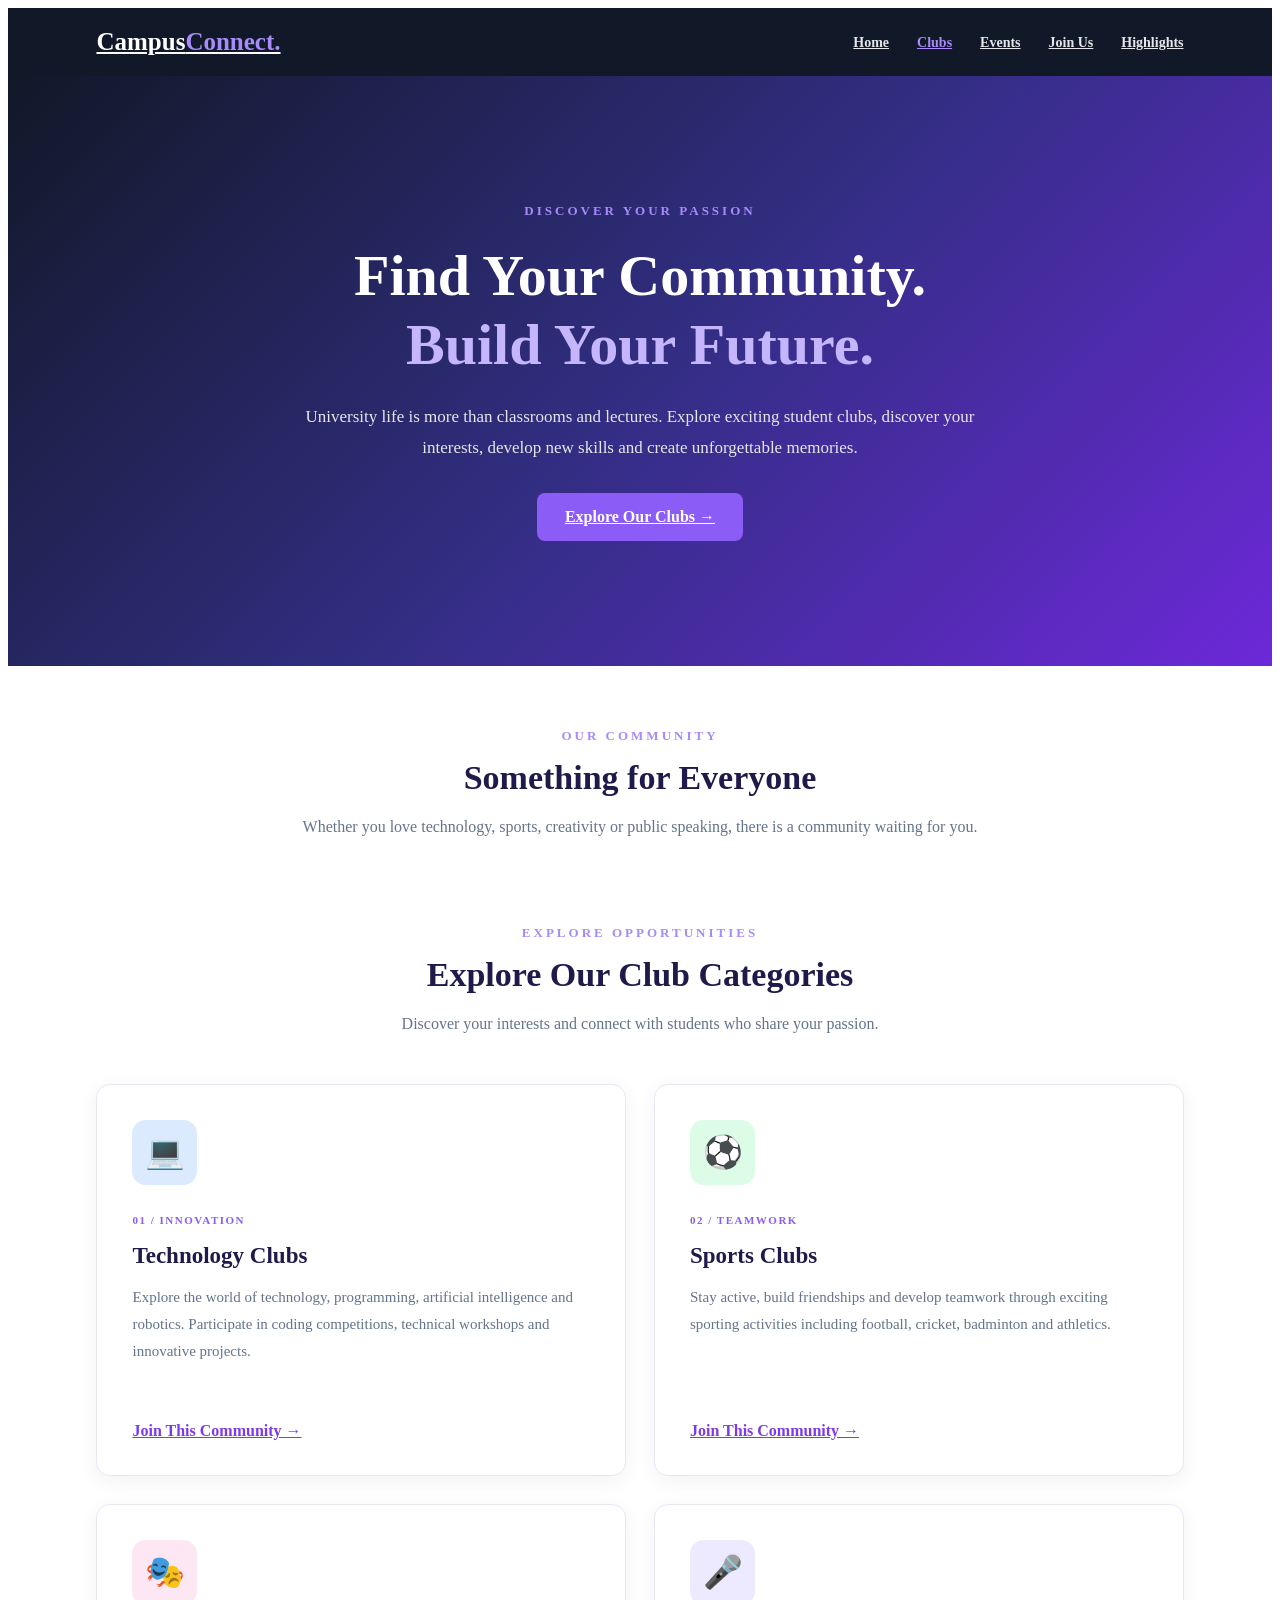
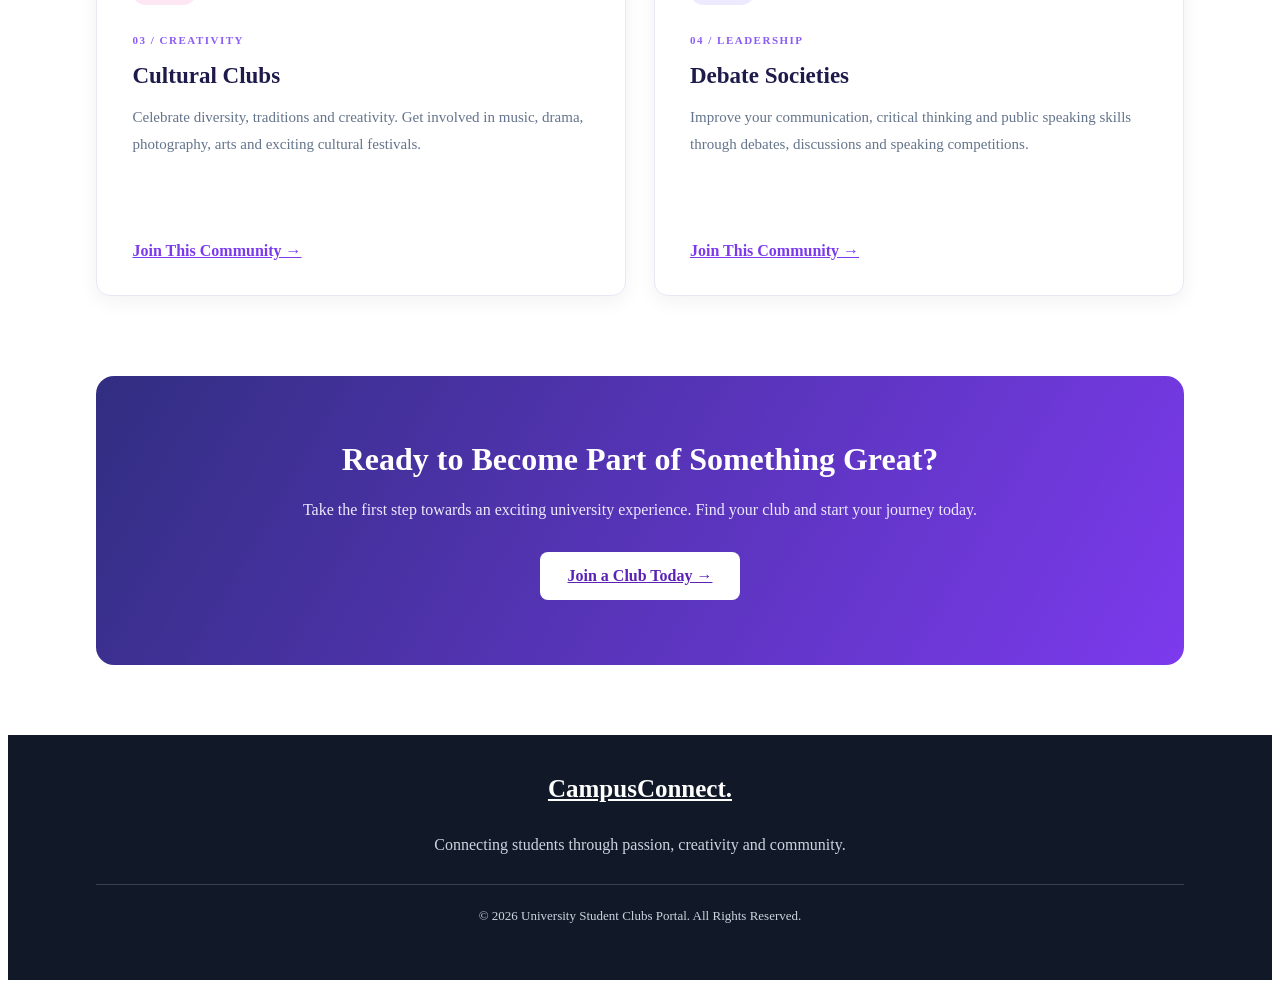
==== src/clubs.html @ b16d8735 "Implement responsive clubs page" ====
<!DOCTYPE html>
<html lang="en">

<head>
    <meta charset="UTF-8">
    <meta name="viewport" content="width=device-width, initial-scale=1.0">

    <meta name="description"
        content="Explore university student clubs including technology, sports, cultural and debate societies.">

    <title>Explore Clubs | University Student Clubs Portal</title>

    <link rel="stylesheet" href="../styles/style.css">
</head>

<body class="clgit branch -aubs-page">

    <!-- ================= HEADER ================= -->

    <header class="clubs-header">

        <nav class="clubs-navbar" aria-label="Main navigation">

            <a href="index.html" class="clubs-logo">
                Campus<span>Connect.</span>
            </a>

            <ul class="clubs-nav-links">
                <li><a href="index.html">Home</a></li>
                <li>
                    <a href="clubs.html" class="active"
                        aria-current="page">Clubs</a>
                </li>
                <li><a href="events.html">Events</a></li>
                <li><a href="join.html">Join Us</a></li>
                <li><a href="highlights.html">Highlights</a></li>
            </ul>

        </nav>

    </header>


    <!-- ================= HERO SECTION ================= -->

    <main>

        <section class="clubs-hero">

            <div class="clubs-hero-content">

                <span class="clubs-tagline">
                    DISCOVER YOUR PASSION
                </span>

                <h1>
                    Find Your Community.
                    <span>Build Your Future.</span>
                </h1>

                <p>
                    University life is more than classrooms and
                    lectures. Explore exciting student clubs,
                    discover your interests, develop new skills
                    and create unforgettable memories.
                </p>

                <a href="#club-categories"
                    class="clubs-primary-btn">
                    Explore Our Clubs →
                </a>

            </div>

        </section>


        <!-- ================= INTRODUCTION ================= -->

        <section class="clubs-intro">

            <div class="clubs-section-heading">

                <span class="clubs-small-heading">
                    OUR COMMUNITY
                </span>

                <h2>
                    Something for Everyone
                </h2>

                <p>
                    Whether you love technology, sports,
                    creativity or public speaking, there is
                    a community waiting for you.
                </p>

            </div>

        </section>


        <!-- ================= CLUB CATEGORIES ================= -->

        <section class="clubs-categories"
            id="club-categories">

            <div class="clubs-section-heading">

                <span class="clubs-small-heading">
                    EXPLORE OPPORTUNITIES
                </span>

                <h2>Explore Our Club Categories</h2>

                <p>
                    Discover your interests and connect
                    with students who share your passion.
                </p>

            </div>


            <div class="clubs-grid">


                <!-- TECHNOLOGY CLUB -->

                <article class="clubs-card">

                    <div class="clubs-card-icon tech-icon"
                        aria-hidden="true">
                        💻
                    </div>

                    <span class="clubs-card-number">
                        01 / INNOVATION
                    </span>

                    <h3>Technology Clubs</h3>

                    <p>
                        Explore the world of technology,
                        programming, artificial intelligence
                        and robotics. Participate in coding
                        competitions, technical workshops
                        and innovative projects.
                    </p>

                    <a href="join.html"
                        class="clubs-card-link">
                        Join This Community →
                    </a>

                </article>


                <!-- SPORTS CLUB -->

                <article class="clubs-card">

                    <div class="clubs-card-icon sports-icon"
                        aria-hidden="true">
                        ⚽
                    </div>

                    <span class="clubs-card-number">
                        02 / TEAMWORK
                    </span>

                    <h3>Sports Clubs</h3>

                    <p>
                        Stay active, build friendships and
                        develop teamwork through exciting
                        sporting activities including football,
                        cricket, badminton and athletics.
                    </p>

                    <a href="join.html"
                        class="clubs-card-link">
                        Join This Community →
                    </a>

                </article>


                <!-- CULTURAL CLUB -->

                <article class="clubs-card">

                    <div class="clubs-card-icon cultural-icon"
                        aria-hidden="true">
                        🎭
                    </div>

                    <span class="clubs-card-number">
                        03 / CREATIVITY
                    </span>

                    <h3>Cultural Clubs</h3>

                    <p>
                        Celebrate diversity, traditions
                        and creativity. Get involved in
                        music, drama, photography, arts
                        and exciting cultural festivals.
                    </p>

                    <a href="join.html"
                        class="clubs-card-link">
                        Join This Community →
                    </a>

                </article>


                <!-- DEBATE CLUB -->

                <article class="clubs-card">

                    <div class="clubs-card-icon debate-icon"
                        aria-hidden="true">
                        🎤
                    </div>

                    <span class="clubs-card-number">
                        04 / LEADERSHIP
                    </span>

                    <h3>Debate Societies</h3>

                    <p>
                        Improve your communication,
                        critical thinking and public
                        speaking skills through debates,
                        discussions and speaking competitions.
                    </p>

                    <a href="join.html"
                        class="clubs-card-link">
                        Join This Community →
                    </a>

                </article>


            </div>

        </section>


        <!-- ================= CALL TO ACTION ================= -->

        <section class="clubs-cta">

            <div class="clubs-cta-content">

                <h2>
                    Ready to Become Part of Something Great?
                </h2>

                <p>
                    Take the first step towards an exciting
                    university experience. Find your club
                    and start your journey today.
                </p>

                <a href="join.html"
                    class="clubs-cta-btn">
                    Join a Club Today →
                </a>

            </div>

        </section>

    </main>


    <!-- ================= FOOTER ================= -->

    <footer class="clubs-footer">

        <div class="clubs-footer-content">

            <a href="index.html" class="clubs-footer-logo">
                CampusConnect.
            </a>

            <p>
                Connecting students through passion,
                creativity and community.
            </p>

            <p class="clubs-copyright">
                &copy; 2026 University Student Clubs Portal.
                All Rights Reserved.
            </p>

        </div>

    </footer>

</body>

</html>
---- styles/style.css ----
/* Shared stylesheet for University Clubs Portal */
/* =========================================
   HAFSA - UNIVERSITY CLUBS PAGE
   ========================================= */

/* General Styling */

.clubs-page {
    margin: 0;
    padding: 0;
    font-family: 'Segoe UI', Arial, sans-serif;
    background: #f8f9ff;
    color: #1e293b;
}

.clubs-page * {
    box-sizing: border-box;
}

.clubs-page a {
    text-decoration: none;
}

/* HEADER AND NAVIGATION */

.clubs-header {
    background: #111827;
    padding: 20px 7%;
}

.clubs-navbar {
    display: flex;
    justify-content: space-between;
    align-items: center;
    flex-wrap: wrap;
    gap: 20px;
}

.clubs-logo,
.clubs-footer-logo {
    font-size: 25px;
    font-weight: 800;
    color: white;
}

.clubs-logo span {
    color: #a78bfa;
}

.clubs-nav-links {
    display: flex;
    list-style: none;
    gap: 28px;
    padding: 0;
    margin: 0;
}

.clubs-nav-links a {
    color: #e5e7eb;
    font-size: 14px;
    font-weight: 600;
    transition: color 0.3s;
}

.clubs-nav-links a:hover,
.clubs-nav-links a.active {
    color: #a78bfa;
}

/* HERO SECTION */

.clubs-hero {
    min-height: 430px;
    display: flex;
    align-items: center;
    justify-content: center;
    text-align: center;
    padding: 80px 7%;
    background: linear-gradient(135deg, #111827, #312e81, #6d28d9);
    color: white;
}

.clubs-hero-content {
    max-width: 850px;
}

.clubs-tagline,
.clubs-small-heading {
    color: #a78bfa;
    font-size: 13px;
    font-weight: 800;
    letter-spacing: 3px;
}

.clubs-hero h1 {
    font-size: clamp(34px, 5vw, 58px);
    line-height: 1.2;
    margin: 22px 0;
}

.clubs-hero h1 span {
    color: #c4b5fd;
    display: block;
}

.clubs-hero p {
    max-width: 700px;
    margin: 0 auto 30px;
    color: #e5e7eb;
    font-size: 17px;
    line-height: 1.8;
}

.clubs-primary-btn,
.clubs-cta-btn {
    display: inline-block;
    padding: 15px 28px;
    background: #8b5cf6;
    color: white;
    border-radius: 8px;
    font-weight: 700;
    transition: all 0.3s ease;
}

.clubs-primary-btn:hover,
.clubs-cta-btn:hover {
    background: #7c3aed;
    transform: translateY(-3px);
}

/* INTRODUCTION AND SECTION HEADINGS */

.clubs-intro {
    padding: 60px 7% 10px;
}

.clubs-section-heading {
    text-align: center;
    max-width: 720px;
    margin: 0 auto;
}

.clubs-section-heading h2 {
    font-size: 34px;
    color: #1e1b4b;
    margin: 15px 0;
}

.clubs-section-heading p {
    color: #64748b;
    line-height: 1.8;
    font-size: 16px;
}

/* CLUB CATEGORIES */

.clubs-categories {
    padding: 55px 7% 80px;
}

.clubs-grid {
    display: grid;
    grid-template-columns: repeat(2, minmax(0, 1fr));
    gap: 28px;
    max-width: 1100px;
    margin: 45px auto 0;
}

.clubs-card {
    background: white;
    padding: 35px;
    border-radius: 14px;
    border: 1px solid #e9e7f5;
    box-shadow: 0 5px 20px rgba(30, 27, 75, 0.06);
    transition: transform 0.3s, box-shadow 0.3s;
}

.clubs-card:hover {
    transform: translateY(-8px);
    box-shadow: 0 15px 30px rgba(30, 27, 75, 0.12);
}

.clubs-card-icon {
    width: 65px;
    height: 65px;
    display: flex;
    align-items: center;
    justify-content: center;
    border-radius: 14px;
    font-size: 32px;
    margin-bottom: 25px;
}

.tech-icon {
    background: #dbeafe;
}

.sports-icon {
    background: #dcfce7;
}

.cultural-icon {
    background: #fce7f3;
}

.debate-icon {
    background: #ede9fe;
}

.clubs-card-number {
    color: #8b5cf6;
    font-size: 11px;
    font-weight: 800;
    letter-spacing: 1.5px;
}

.clubs-card h3 {
    font-size: 23px;
    color: #1e1b4b;
    margin: 15px 0;
}

.clubs-card p {
    color: #64748b;
    font-size: 15px;
    line-height: 1.8;
    min-height: 108px;
}

.clubs-card-link {
    display: inline-block;
    margin-top: 15px;
    color: #7c3aed;
    font-weight: 700;
    transition: color 0.3s;
}

.clubs-card-link:hover {
    color: #4c1d95;
}

/* CALL TO ACTION */

.clubs-cta {
    margin: 0 7% 70px;
    padding: 65px 25px;
    border-radius: 18px;
    background: linear-gradient(120deg, #312e81, #7c3aed);
    text-align: center;
    color: white;
}

.clubs-cta-content {
    max-width: 700px;
    margin: auto;
}

.clubs-cta h2 {
    font-size: 32px;
    margin: 0 0 18px;
}

.clubs-cta p {
    line-height: 1.8;
    color: #ede9fe;
    margin-bottom: 28px;
}

.clubs-cta-btn {
    background: white;
    color: #5b21b6;
}

.clubs-cta-btn:hover {
    background: #ede9fe;
}

/* FOOTER */

.clubs-footer {
    background: #111827;
    color: white;
    padding: 40px 7%;
    text-align: center;
}

.clubs-footer-logo {
    display: inline-block;
    margin-bottom: 12px;
}

.clubs-footer-content p {
    color: #cbd5e1;
    line-height: 1.7;
}

.clubs-copyright {
    border-top: 1px solid #374151;
    padding-top: 20px;
    margin-top: 25px;
    font-size: 13px;
}

/* RESPONSIVE DESIGN */

@media (max-width: 768px) {

    .clubs-navbar {
        flex-direction: column;
    }

    .clubs-nav-links {
        justify-content: center;
        flex-wrap: wrap;
        gap: 15px;
    }

    .clubs-hero {
        padding: 65px 6%;
    }

    .clubs-hero h1 {
        font-size: 36px;
    }

    .clubs-grid {
        grid-template-columns: 1fr;
    }

    .clubs-card p {
        min-height: auto;
    }

    .clubs-cta h2 {
        font-size: 26px;
    }
}

@media (max-width: 480px) {

    .clubs-nav-links {
        gap: 12px;
    }

    .clubs-nav-links a {
        font-size: 12px;
    }

    .clubs-card {
        padding: 25px;
    }

    .clubs-section-heading h2 {
        font-size: 27px;
    }

    .clubs-hero h1 {
        font-size: 30px;
    }

    .clubs-hero p {
        font-size: 15px;
    }
}
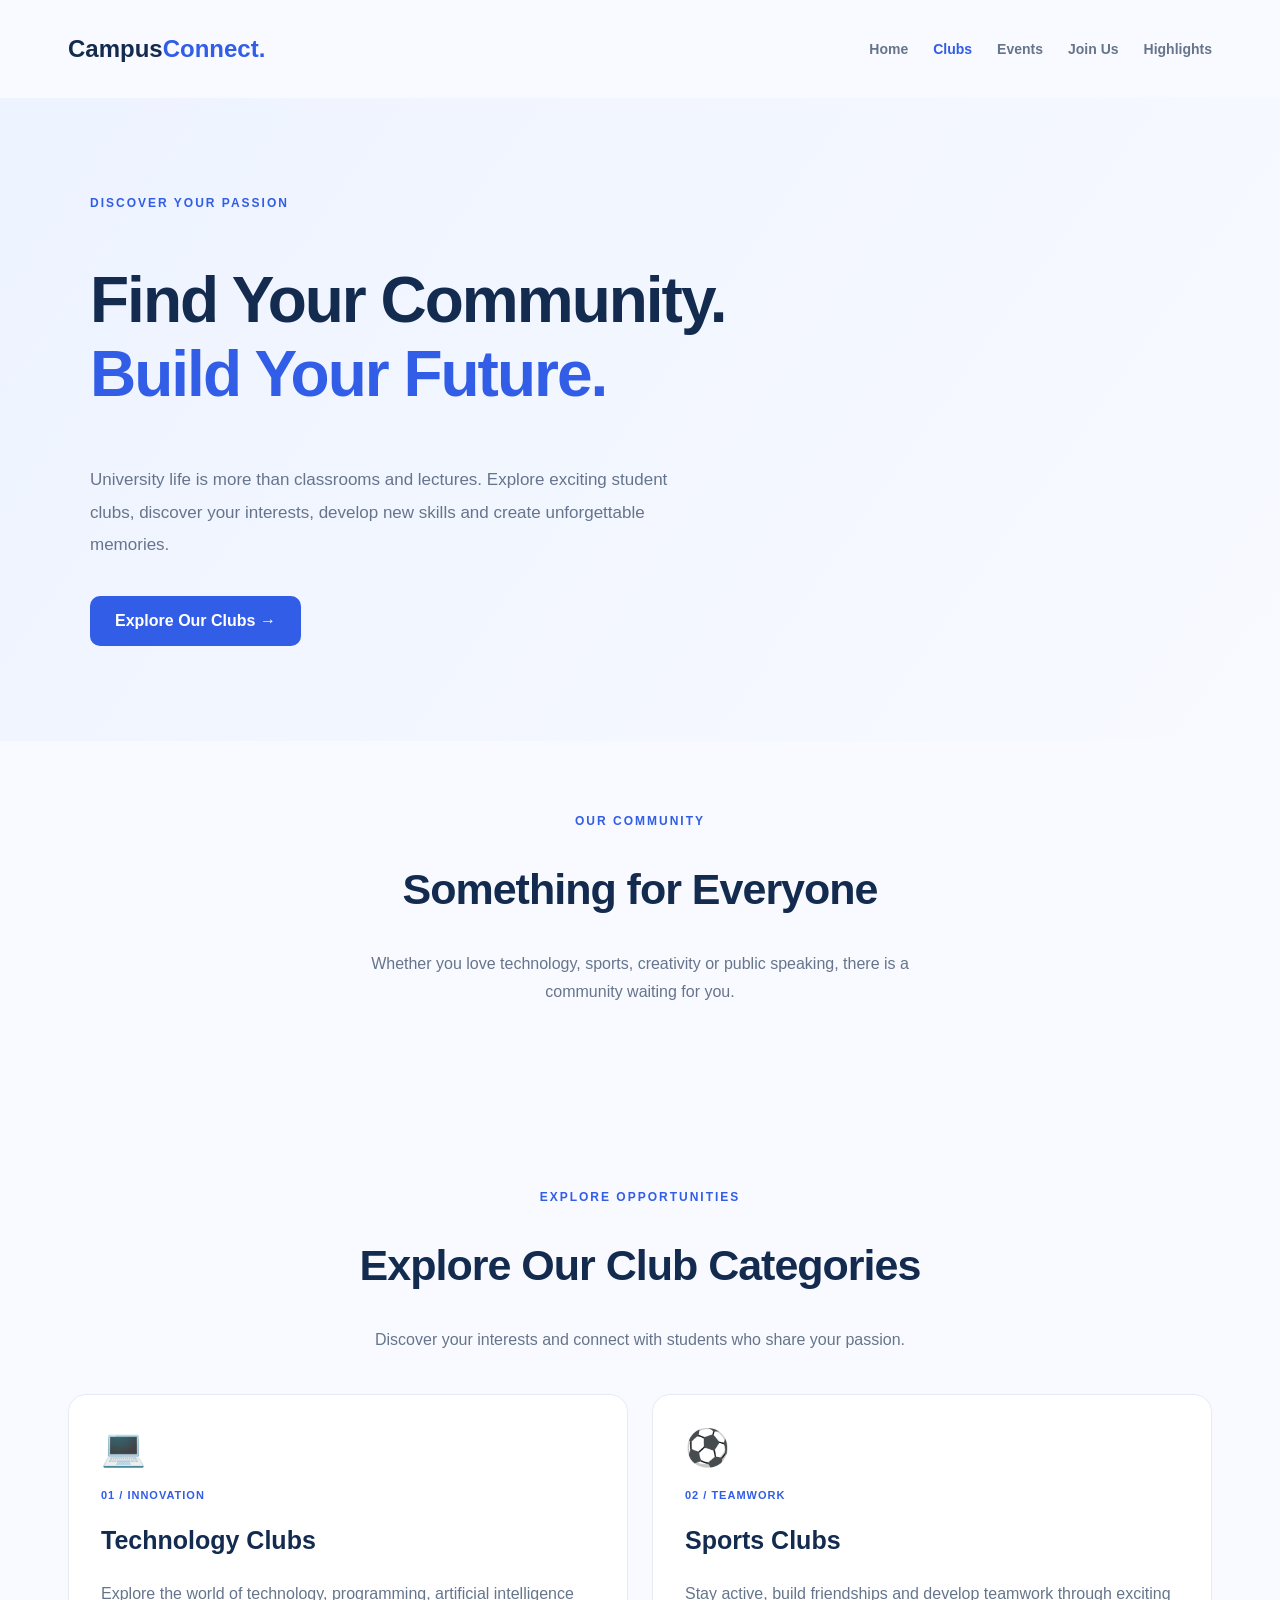
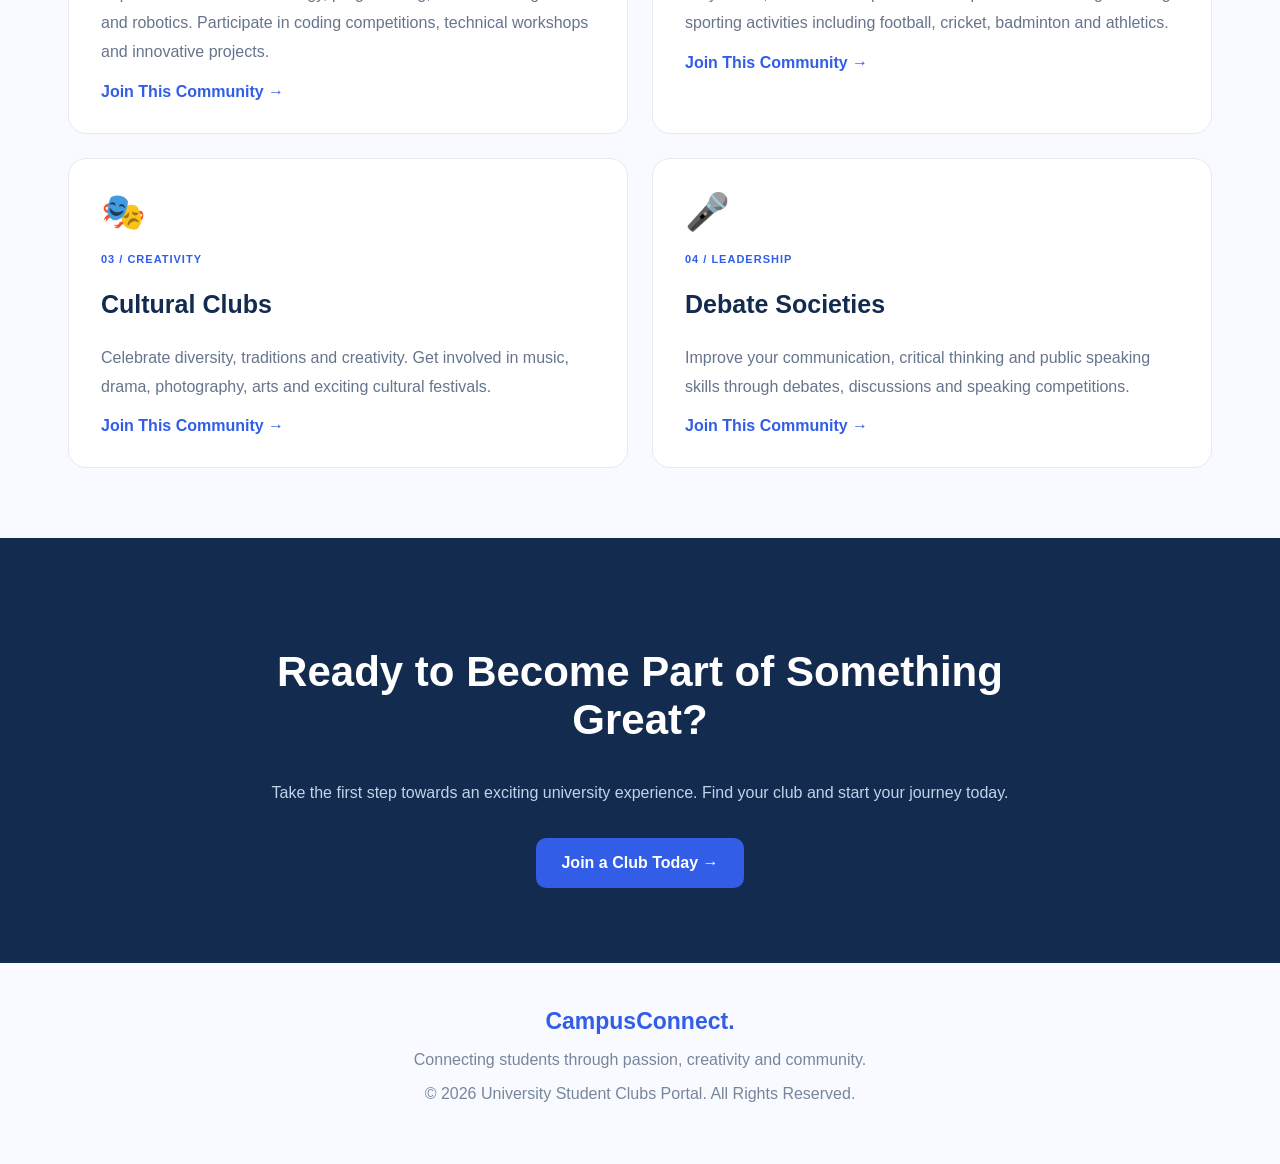
==== commit 0598cc5d: "Fix clubs page and preserve shared website styles" ====
--- a/src/clubs.html
+++ b/src/clubs.html
@@ -14,7 +14,7 @@
     <link rel="stylesheet" href="../styles/style.css">
 </head>
 
-<body class="clgit branch -aubs-page">
+<body class="clubs-page">
 
     <!-- ================= HEADER ================= -->
 
--- a/styles/style.css
+++ b/styles/style.css
@@ -1,16 +1,1264 @@
-/* Shared stylesheet for University Clubs Portal */
-/* =========================================
-   HAFSA - UNIVERSITY CLUBS PAGE
-   ========================================= */
-
-/* General Styling */
+
+/* Campus Connect - Home Page */
+
+.home-page {
+    --navy: #142b50;
+    --blue: #315de7;
+    --muted: #66758c;
+    --border: #e6eaf1;
+    margin: 0;
+    background: #ffffff;
+    color: var(--navy);
+    font-family: "Segoe UI", Arial, sans-serif;
+    -webkit-font-smoothing: antialiased;
+}
+
+.home-page * {
+    box-sizing: border-box;
+}
+
+.home-page a {
+    text-decoration: none;
+}
+
+.home-container {
+    max-width: 1200px;
+    margin: 0 auto;
+    padding-left: 28px;
+    padding-right: 28px;
+}
+
+/* Navigation */
+
+.home-navbar {
+    max-width: 1256px;
+    margin: auto;
+    padding: 22px 28px;
+    display: flex;
+    align-items: center;
+    justify-content: space-between;
+    gap: 24px;
+}
+
+.home-logo {
+    display: flex;
+    align-items: center;
+    gap: 10px;
+    font-weight: 800;
+    font-size: 21px;
+    letter-spacing: -1px;
+    color: #142b50;
+}
+
+.home-logo-accent,
+.home-footer-logo span {
+    color: #315de7;
+}
+
+.home-logo-icon {
+    background: #315de7;
+    color: white;
+    width: 37px;
+    height: 37px;
+    display: grid;
+    place-items: center;
+    border-radius: 11px;
+    font-size: 22px;
+}
+
+.home-logo-icon span {
+    color: #a9d5ff;
+}
+
+.home-nav {
+    display: flex;
+    align-items: center;
+    gap: 32px;
+}
+
+.home-nav a {
+    color: #647088;
+    font-size: 14px;
+    font-weight: 600;
+    transition: color 0.2s;
+}
+
+.home-nav a:hover,
+.home-nav .home-active {
+    color: #315de7;
+}
+
+.home-nav-button,
+.home-primary-button {
+    background: #315de7;
+    color: white;
+    border-radius: 10px;
+    font-weight: 700;
+    transition: 0.25s;
+}
+
+.home-nav-button {
+    padding: 13px 19px;
+    font-size: 13px;
+}
+
+.home-nav-button:hover,
+.home-primary-button:hover {
+    background: #214bc7;
+    transform: translateY(-2px);
+}
+
+/* Hero */
+
+.home-hero {
+    background: linear-gradient(125deg, #f8faff, #edf3ff 65%, #f6f9ff);
+    overflow: hidden;
+}
+
+.home-hero-inner {
+    max-width: 1200px;
+    min-height: 570px;
+    margin: auto;
+    padding: 70px 28px 80px;
+    display: grid;
+    grid-template-columns: 1.08fr 0.92fr;
+    align-items: center;
+    gap: 40px;
+}
+
+.home-eyebrow,
+.home-section-tag {
+    display: inline-flex;
+    align-items: center;
+    gap: 10px;
+    font-size: 11px;
+    font-weight: 800;
+    letter-spacing: 2px;
+    color: #315de7;
+}
+
+.home-status-dot {
+    height: 8px;
+    width: 8px;
+    border-radius: 50%;
+    background: #23bd98;
+    box-shadow: 0 0 0 5px #dff7ef;
+}
+
+.home-hero h1 {
+    max-width: 640px;
+    margin: 25px 0;
+    font-size: clamp(45px, 5.2vw, 74px);
+    line-height: 1.08;
+    letter-spacing: -3px;
+    font-weight: 800;
+}
+
+.home-hero h1 em {
+    color: #315de7;
+    font-style: normal;
+}
+
+.home-hero-content > p {
+    max-width: 510px;
+    color: #62738b;
+    font-size: 17px;
+    line-height: 1.85;
+}
+
+.home-hero-actions {
+    display: flex;
+    align-items: center;
+    flex-wrap: wrap;
+    gap: 14px;
+    margin-top: 32px;
+}
+
+.home-primary-button,
+.home-secondary-button {
+    display: inline-flex;
+    justify-content: center;
+    align-items: center;
+    gap: 22px;
+    padding: 16px 23px;
+    font-size: 14px;
+}
+
+.home-secondary-button {
+    color: #203c6b;
+    background: white;
+    font-weight: 700;
+    border-radius: 10px;
+    border: 1px solid #dce5f5;
+    transition: 0.2s;
+}
+
+.home-secondary-button:hover {
+    border-color: #315de7;
+}
+
+.home-hero-proof {
+    display: flex;
+    align-items: center;
+    gap: 14px;
+    margin-top: 35px;
+}
+
+.home-avatar-group {
+    display: flex;
+    padding-left: 7px;
+}
+
+.home-avatar-group span {
+    width: 33px;
+    height: 33px;
+    margin-left: -7px;
+    border: 3px solid white;
+    border-radius: 50%;
+    background: #cddaff;
+    color: #183d8e;
+    display: grid;
+    place-items: center;
+    font-size: 11px;
+    font-weight: 800;
+}
+
+.home-avatar-group span:nth-child(2) { background: #ffe2b8; }
+.home-avatar-group span:nth-child(3) { background: #c5eedf; }
+.home-avatar-group span:nth-child(4) { background: #ead4fa; }
+
+.home-hero-proof p {
+    color: #778399;
+    font-size: 12px;
+}
+
+/* Hero illustration */
+
+.home-hero-visual {
+    min-height: 445px;
+    position: relative;
+    display: flex;
+    align-items: center;
+    justify-content: center;
+}
+
+.home-orbit {
+    position: absolute;
+    border: 1px solid #cbdafb;
+    border-radius: 50%;
+}
+
+.home-orbit-one {
+    width: 470px;
+    height: 470px;
+}
+
+.home-orbit-two {
+    width: 350px;
+    height: 350px;
+}
+
+.home-visual-main {
+    position: relative;
+    z-index: 1;
+    width: 310px;
+    height: 365px;
+    border-radius: 27px;
+    background: linear-gradient(145deg, #315ee7 0%, #173474 100%);
+    color: white;
+    padding: 28px;
+    box-shadow: 0 27px 60px #204d9b30;
+    transform: rotate(-5deg);
+    display: flex;
+    flex-direction: column;
+    justify-content: space-between;
+}
+
+.home-visual-label {
+    font-size: 10px;
+    letter-spacing: 2.5px;
+    color: #bed3ff;
+}
+
+.home-visual-symbol {
+    position: absolute;
+    top: 35px;
+    right: 32px;
+    font-size: 48px;
+    color: #a4c6ff;
+}
+
+.home-visual-main h2 {
+    font-size: 44px;
+    line-height: 1.13;
+    letter-spacing: -2px;
+    margin: 0;
+}
+
+.home-visual-footer {
+    display: flex;
+    justify-content: space-between;
+    align-items: center;
+    border-top: 1px solid #ffffff55;
+    padding-top: 19px;
+    font-size: 9px;
+    letter-spacing: 1.4px;
+}
+
+.home-visual-footer span:last-child {
+    font-size: 24px;
+}
+
+.home-floating-card {
+    position: absolute;
+    z-index: 2;
+    background: white;
+    border: 1px solid #e7edfa;
+    box-shadow: 0 15px 40px #1a376018;
+    padding: 14px 18px;
+    border-radius: 14px;
+    display: flex;
+    align-items: center;
+    gap: 13px;
+}
+
+.home-floating-card > span {
+    width: 36px;
+    height: 36px;
+    border-radius: 10px;
+    background: #e7edff;
+    color: #315de7;
+    display: grid;
+    place-items: center;
+    font-size: 22px;
+}
+
+.home-floating-card strong,
+.home-floating-card small {
+    display: block;
+}
+
+.home-floating-card strong {
+    font-size: 12px;
+}
+
+.home-floating-card small {
+    color: #8390a3;
+    font-size: 11px;
+    margin-top: 5px;
+}
+
+.home-float-top {
+    right: -9px;
+    top: 48px;
+}
+
+.home-float-bottom {
+    left: -10px;
+    bottom: 42px;
+}
+
+/* Introduction */
+
+.home-intro {
+    padding-top: 95px;
+    padding-bottom: 50px;
+    display: flex;
+    align-items: end;
+    justify-content: space-between;
+    gap: 50px;
+}
+
+.home-intro h2,
+.home-section-heading h2 {
+    font-size: clamp(30px, 3.5vw, 45px);
+    letter-spacing: -1.7px;
+    line-height: 1.2;
+    margin: 15px 0;
+}
+
+.home-intro h2 span {
+    color: #315de7;
+}
+
+.home-intro > p {
+    max-width: 380px;
+    color: #728095;
+    line-height: 1.85;
+    margin-bottom: 18px;
+}
+
+/* Club cards */
+
+.home-clubs {
+    padding-top: 25px;
+    padding-bottom: 105px;
+}
+
+.home-section-heading {
+    display: flex;
+    justify-content: space-between;
+    align-items: end;
+    gap: 20px;
+    margin-bottom: 30px;
+}
+
+.home-section-heading p {
+    color: #728095;
+    margin: 0;
+}
+
+.home-text-link {
+    color: #315de7;
+    font-size: 14px;
+    font-weight: 700;
+    white-space: nowrap;
+}
+
+.home-club-grid {
+    display: grid;
+    grid-template-columns: repeat(4, minmax(0, 1fr));
+    gap: 18px;
+}
+
+.home-club-card {
+    min-height: 300px;
+    border-radius: 17px;
+    padding: 23px;
+    display: flex;
+    flex-direction: column;
+    justify-content: space-between;
+    color: #142b50;
+    border: 1px solid #e6eaf1;
+    transition: transform 0.25s, box-shadow 0.25s;
+}
+
+.home-club-card:hover {
+    transform: translateY(-8px);
+    box-shadow: 0 18px 35px #17315f17;
+}
+
+.home-card-tech { background: #ebf0ff; }
+.home-card-sports { background: #e6f6f1; }
+.home-card-arts { background: #fff1e7; }
+.home-card-debate { background: #f1ecfc; }
+
+.home-card-icon {
+    font-size: 35px;
+    width: 64px;
+    height: 64px;
+    border-radius: 18px;
+    display: grid;
+    place-items: center;
+    background: #ffffffaa;
+}
+
+.home-card-body > span {
+    font-size: 10px;
+    font-weight: 800;
+    letter-spacing: 1.5px;
+    color: #6e7d94;
+}
+
+.home-card-body h3 {
+    font-size: 21px;
+    letter-spacing: -0.5px;
+    line-height: 1.3;
+    margin: 13px 0;
+}
+
+.home-card-body p {
+    color: #6c7890;
+    line-height: 1.65;
+    font-size: 13px;
+}
+
+.home-card-arrow {
+    font-size: 23px;
+    margin-top: 12px;
+}
+
+/* Call to action */
+
+.home-cta {
+    background: #142b50;
+    color: white;
+}
+
+.home-cta-inner {
+    padding-top: 75px;
+    padding-bottom: 75px;
+    display: flex;
+    justify-content: space-between;
+    align-items: center;
+    gap: 30px;
+}
+
+.home-cta-tag {
+    color: #9fbcff;
+    font-size: 10px;
+    font-weight: 800;
+    letter-spacing: 2px;
+}
+
+.home-cta h2 {
+    font-size: clamp(29px, 4vw, 44px);
+    letter-spacing: -1.5px;
+    line-height: 1.2;
+    margin: 17px 0;
+}
+
+.home-cta p {
+    color: #b7c8e3;
+    line-height: 1.7;
+}
+
+.home-cta-button {
+    background: white;
+    padding: 17px 25px;
+    border-radius: 10px;
+    font-weight: 700;
+    color: #173c86;
+    white-space: nowrap;
+}
+
+.home-cta-button span {
+    margin-left: 15px;
+}
+
+/* Footer */
+
+.home-footer {
+    padding: 60px 0 25px;
+}
+
+.home-footer-inner {
+    display: flex;
+    justify-content: space-between;
+    gap: 25px;
+    align-items: start;
+}
+
+.home-footer-logo {
+    color: #142b50;
+    font-size: 24px;
+    font-weight: 800;
+    letter-spacing: -1px;
+}
+
+.home-footer-inner p,
+.home-footer-bottom {
+    color: #8390a3;
+    font-size: 13px;
+}
+
+.home-footer-inner nav {
+    display: flex;
+    flex-wrap: wrap;
+    gap: 25px;
+}
+
+.home-footer-inner nav a {
+    color: #617088;
+    font-size: 13px;
+    font-weight: 600;
+}
+
+.home-footer-bottom {
+    margin-top: 55px;
+    padding-top: 22px;
+    border-top: 1px solid #e8edf5;
+    display: flex;
+    justify-content: space-between;
+    gap: 15px;
+}
+
+/* Responsive Design */
+
+@media (max-width: 1000px) {
+    .home-nav {
+        gap: 15px;
+    }
+
+    .home-hero-inner {
+        grid-template-columns: 1fr 1fr;
+    }
+
+    .home-club-grid {
+        grid-template-columns: repeat(2, 1fr);
+    }
+
+    .home-visual-main {
+        width: 270px;
+    }
+}
+
+@media (max-width: 768px) {
+    .home-navbar {
+        flex-wrap: wrap;
+        justify-content: center;
+    }
+
+    .home-nav {
+        order: 3;
+        width: 100%;
+        justify-content: center;
+        flex-wrap: wrap;
+    }
+
+    .home-hero-inner {
+        grid-template-columns: 1fr;
+        text-align: center;
+        padding-top: 65px;
+    }
+
+    .home-hero-content > p {
+        margin-left: auto;
+        margin-right: auto;
+    }
+
+    .home-hero-actions,
+    .home-hero-proof {
+        justify-content: center;
+    }
+
+    .home-hero-visual {
+        min-height: 430px;
+    }
+
+    .home-intro,
+    .home-section-heading,
+    .home-cta-inner {
+        flex-direction: column;
+        align-items: flex-start;
+    }
+
+    .home-float-top {
+        right: 3%;
+    }
+
+    .home-float-bottom {
+        left: 3%;
+    }
+
+    .home-footer-inner {
+        flex-direction: column;
+    }
+}
+
+@media (max-width: 480px) {
+    .home-container {
+        padding-left: 20px;
+        padding-right: 20px;
+    }
+
+    .home-hero h1 {
+        font-size: 43px;
+        letter-spacing: -2px;
+    }
+
+    .home-hero-visual {
+        min-height: 390px;
+    }
+
+    .home-visual-main {
+        width: 245px;
+        height: 330px;
+    }
+
+    .home-visual-main h2 {
+        font-size: 37px;
+    }
+
+    .home-floating-card {
+        padding: 9px 11px;
+    }
+
+    .home-floating-card strong {
+        font-size: 10px;
+    }
+
+    .home-club-grid {
+        grid-template-columns: 1fr;
+    }
+
+    .home-club-card {
+        min-height: 245px;
+    }
+
+    .home-intro {
+        padding-top: 65px;
+    }
+
+    .home-clubs {
+        padding-bottom: 65px;
+    }
+
+    .home-footer-bottom {
+        flex-direction: column;
+    }
+}
+
+/* EVENTS PAGE */
+
+.events-page {
+    margin: 0;
+    background: #fff;
+    color: #142b50;
+    font-family: "Segoe UI", Arial, sans-serif;
+}
+
+.events-page * {
+    box-sizing: border-box;
+}
+
+.events-page a {
+    text-decoration: none;
+}
+
+.events-container {
+    max-width: 1200px;
+    margin: auto;
+    padding-left: 28px;
+    padding-right: 28px;
+}
+
+/* Navigation */
+
+.events-navbar {
+    max-width: 1256px;
+    margin: auto;
+    padding: 22px 28px;
+    display: flex;
+    justify-content: space-between;
+    align-items: center;
+    gap: 20px;
+}
+
+.events-logo {
+    display: flex;
+    align-items: center;
+    gap: 0;
+    font-size: 21px;
+    font-weight: 800;
+    letter-spacing: -1px;
+    color: #142b50;
+}
+
+.events-logo > span:last-child {
+    color: #315de7;
+}
+
+.events-logo-icon {
+    margin-right: 10px;
+    padding: 8px;
+    color: white;
+    background: #315de7;
+    border-radius: 10px;
+    letter-spacing: 0;
+}
+
+.events-nav {
+    display: flex;
+    gap: 30px;
+}
+
+.events-nav a {
+    color: #68768b;
+    font-size: 14px;
+    font-weight: 600;
+}
+
+.events-nav a:hover,
+.events-nav .events-active {
+    color: #315de7;
+}
+
+.events-nav-btn,
+.events-primary-btn {
+    display: inline-block;
+    color: white;
+    background: #315de7;
+    border-radius: 10px;
+    padding: 14px 20px;
+    font-size: 14px;
+    font-weight: 700;
+    transition: 0.2s;
+}
+
+.events-nav-btn:hover,
+.events-primary-btn:hover {
+    background: #244bca;
+    transform: translateY(-2px);
+}
+
+/* Hero */
+
+.events-hero {
+    position: relative;
+    overflow: hidden;
+    background: linear-gradient(115deg, #f8faff, #edf2ff);
+}
+
+.events-hero > .events-container {
+    position: relative;
+    padding-top: 95px;
+    padding-bottom: 105px;
+}
+
+.events-eyebrow {
+    color: #315de7;
+    font-size: 11px;
+    font-weight: 800;
+    letter-spacing: 2px;
+}
+
+.events-hero h1 {
+    position: relative;
+    z-index: 2;
+    max-width: 750px;
+    margin: 23px 0;
+    font-size: clamp(40px, 5vw, 65px);
+    letter-spacing: -2.8px;
+    line-height: 1.12;
+}
+
+.events-hero h1 span {
+    color: #315de7;
+}
+
+.events-hero p {
+    position: relative;
+    z-index: 2;
+    max-width: 520px;
+    color: #66778e;
+    font-size: 17px;
+    line-height: 1.85;
+    margin-bottom: 30px;
+}
+
+.events-primary-btn {
+    position: relative;
+    z-index: 2;
+    padding: 16px 24px;
+}
+
+.events-hero-art {
+    position: absolute;
+    width: 360px;
+    height: 360px;
+    right: 40px;
+    top: 60px;
+}
+
+.events-art-circle {
+    position: absolute;
+    border: 1px solid #c5d5fa;
+    border-radius: 50%;
+}
+
+.circle-one {
+    inset: -40px;
+}
+
+.circle-two {
+    inset: 8px;
+}
+
+.events-art-card {
+    position: absolute;
+    inset: 25px;
+    background: linear-gradient(145deg, #315ee7, #19366e);
+    border-radius: 28px;
+    transform: rotate(7deg);
+    padding: 30px;
+    color: white;
+    display: flex;
+    flex-direction: column;
+    justify-content: space-between;
+    box-shadow: 0 25px 50px #244b9430;
+}
+
+.events-art-card > span,
+.events-art-card small {
+    color: #c2d6ff;
+    font-size: 10px;
+    letter-spacing: 2px;
+}
+
+.events-art-card strong {
+    font-size: 43px;
+    letter-spacing: -2px;
+    line-height: 1.15;
+}
+
+/* Event cards */
+
+.events-section {
+    padding-top: 90px;
+    padding-bottom: 100px;
+}
+
+.events-section-top {
+    display: flex;
+    justify-content: space-between;
+    align-items: end;
+    gap: 20px;
+    margin-bottom: 35px;
+}
+
+.events-section-top h2 {
+    font-size: 44px;
+    letter-spacing: -1.5px;
+    margin: 14px 0;
+}
+
+.events-section-top h2 span {
+    color: #315de7;
+}
+
+.events-section-top p {
+    color: #748196;
+}
+
+.events-demo-label {
+    background: #eef2ff;
+    color: #315de7;
+    border-radius: 30px;
+    padding: 10px 16px;
+    font-size: 12px;
+    font-weight: 700;
+}
+
+.events-grid {
+    display: grid;
+    grid-template-columns: repeat(2, minmax(0, 1fr));
+    gap: 25px;
+}
+
+.events-card {
+    overflow: hidden;
+    background: white;
+    border: 1px solid #e5eaf2;
+    border-radius: 18px;
+    transition: transform 0.25s, box-shadow 0.25s;
+}
+
+.events-card:hover {
+    transform: translateY(-6px);
+    box-shadow: 0 20px 40px #17315f14;
+}
+
+.events-card-banner {
+    height: 170px;
+    padding: 23px;
+    display: flex;
+    align-items: start;
+    justify-content: space-between;
+}
+
+.events-tech {
+    background: #e9efff;
+    color: #315de7;
+}
+
+.events-sports {
+    background: #e3f6ee;
+    color: #188c68;
+}
+
+.events-creative {
+    background: #fff0e4;
+    color: #bc6c34;
+}
+
+.events-debate {
+    background: #f0eafb;
+    color: #7551ab;
+}
+
+.events-category {
+    background: #ffffffaa;
+    padding: 9px 13px;
+    border-radius: 20px;
+    font-size: 10px;
+    font-weight: 800;
+    letter-spacing: 1px;
+}
+
+.events-banner-symbol {
+    font-size: 65px;
+    font-weight: 800;
+    align-self: center;
+    margin-right: 45px;
+}
+
+.events-card-content {
+    padding: 28px;
+}
+
+.events-date {
+    display: flex;
+    align-items: center;
+    gap: 12px;
+}
+
+.events-date strong {
+    font-size: 38px;
+    color: #315de7;
+}
+
+.events-date span {
+    color: #697990;
+    font-size: 11px;
+    font-weight: 800;
+    line-height: 1.5;
+}
+
+.events-card h3 {
+    font-size: 24px;
+    letter-spacing: -0.7px;
+    margin: 18px 0 10px;
+}
+
+.events-card-content > p {
+    color: #728095;
+    line-height: 1.75;
+    font-size: 14px;
+    min-height: 72px;
+}
+
+.events-info {
+    display: flex;
+    gap: 20px;
+    flex-wrap: wrap;
+    margin: 20px 0;
+    padding-top: 18px;
+    border-top: 1px solid #edf0f5;
+    color: #718096;
+    font-size: 12px;
+}
+
+.events-card-content > a {
+    color: #315de7;
+    font-weight: 700;
+    font-size: 14px;
+}
+
+.events-card-content > a span {
+    margin-left: 8px;
+}
+
+/* Call to action */
+
+.events-join-section {
+    background: #142b50;
+    color: white;
+}
+
+.events-join-inner {
+    display: flex;
+    justify-content: space-between;
+    align-items: center;
+    gap: 35px;
+    padding-top: 75px;
+    padding-bottom: 75px;
+}
+
+.events-join-section .events-eyebrow {
+    color: #a8c1ff;
+}
+
+.events-join-inner h2 {
+    max-width: 650px;
+    font-size: 39px;
+    letter-spacing: -1.2px;
+}
+
+.events-join-inner p {
+    color: #b9c7de;
+    line-height: 1.7;
+}
+
+.events-white-btn {
+    background: white;
+    color: #183d8e;
+    padding: 17px 24px;
+    border-radius: 10px;
+    font-weight: 700;
+    white-space: nowrap;
+}
+
+/* Footer */
+
+.events-footer {
+    padding-top: 55px;
+}
+
+.events-footer-inner {
+    display: flex;
+    justify-content: space-between;
+    flex-wrap: wrap;
+    gap: 25px;
+}
+
+.events-footer-brand {
+    color: #142b50;
+    font-size: 23px;
+    font-weight: 800;
+    letter-spacing: -1px;
+}
+
+.events-footer-brand span {
+    color: #315de7;
+}
+
+.events-footer-inner p,
+.events-copyright {
+    color: #8290a4;
+    font-size: 13px;
+}
+
+.events-footer-inner nav {
+    display: flex;
+    flex-wrap: wrap;
+    gap: 24px;
+}
+
+.events-footer-inner nav a {
+    color: #65748b;
+    font-size: 13px;
+    font-weight: 600;
+}
+
+.events-copyright {
+    margin-top: 45px;
+    padding-top: 20px;
+    padding-bottom: 25px;
+    border-top: 1px solid #e8edf4;
+}
+
+/* Responsive Events Page */
+
+@media (max-width: 1000px) {
+    .events-hero-art {
+        opacity: 0.2;
+    }
+}
+
+@media (max-width: 768px) {
+    .events-navbar {
+        flex-wrap: wrap;
+        justify-content: center;
+    }
+
+    .events-nav {
+        order: 3;
+        width: 100%;
+        justify-content: center;
+        flex-wrap: wrap;
+        gap: 15px;
+    }
+
+    .events-hero > .events-container {
+        padding-top: 70px;
+        padding-bottom: 75px;
+    }
+
+    .events-hero-art {
+        display: none;
+    }
+
+    .events-hero h1 {
+        letter-spacing: -2px;
+    }
+
+    .events-grid {
+        grid-template-columns: 1fr;
+    }
+
+    .events-section-top,
+    .events-join-inner {
+        flex-direction: column;
+        align-items: flex-start;
+    }
+
+    .events-section-top h2 {
+        font-size: 35px;
+    }
+
+    .events-join-inner h2 {
+        font-size: 31px;
+    }
+}
+
+@media (max-width: 480px) {
+    .events-container {
+        padding-left: 20px;
+        padding-right: 20px;
+    }
+
+    .events-hero h1 {
+        font-size: 40px;
+    }
+
+    .events-section {
+        padding-top: 65px;
+        padding-bottom: 65px;
+    }
+
+    .events-card-content {
+        padding: 22px;
+    }
+
+    .events-banner-symbol {
+        margin-right: 10px;
+    }
+
+    .events-info {
+        gap: 12px;
+    }
+}
+
+/* Join Page Styles */
+
+.join-guide {
+    max-width: 800px;
+    margin: 2rem auto;
+    padding: 1.5rem;
+    background: #fdfdfd;
+    border-radius: 6px;
+    box-shadow: 0 2px 5px rgba(0, 0, 0, 0.1);
+}
+
+.registration-form form {
+    display: flex;
+    flex-direction: column;
+    gap: 0.8rem;
+    margin-top: 1rem;
+}
+
+.registration-form input,
+.registration-form select,
+.registration-form button {
+    padding: 0.6rem;
+    font-size: 1rem;
+}
+
+@media (max-width: 768px) {
+    .join-guide {
+        padding: 1rem;
+        margin: 1rem;
+    }
+}
+
+/* Clubs Page Styles */
 
 .clubs-page {
     margin: 0;
-    padding: 0;
-    font-family: 'Segoe UI', Arial, sans-serif;
-    background: #f8f9ff;
-    color: #1e293b;
+    font-family: "Segoe UI", Arial, sans-serif;
+    background: #f8faff;
+    color: #142b50;
 }
 
 .clubs-page * {
@@ -21,344 +1269,226 @@
     text-decoration: none;
 }
 
-/* HEADER AND NAVIGATION */
-
-.clubs-header {
-    background: #111827;
-    padding: 20px 7%;
-}
-
 .clubs-navbar {
-    display: flex;
-    justify-content: space-between;
-    align-items: center;
+    max-width: 1200px;
+    margin: auto;
+    padding: 24px 28px;
+    display: flex;
+    justify-content: space-between;
+    align-items: center;
+    gap: 24px;
+}
+
+.clubs-logo {
+    font-size: 24px;
+    font-weight: 800;
+    color: #142b50;
+}
+
+.clubs-logo span {
+    color: #315de7;
+}
+
+.clubs-nav-links {
+    list-style: none;
+    display: flex;
     flex-wrap: wrap;
-    gap: 20px;
-}
-
-.clubs-logo,
-.clubs-footer-logo {
-    font-size: 25px;
-    font-weight: 800;
-    color: white;
-}
-
-.clubs-logo span {
-    color: #a78bfa;
-}
-
-.clubs-nav-links {
-    display: flex;
-    list-style: none;
-    gap: 28px;
+    gap: 25px;
     padding: 0;
-    margin: 0;
 }
 
 .clubs-nav-links a {
-    color: #e5e7eb;
+    color: #66758c;
     font-size: 14px;
     font-weight: 600;
-    transition: color 0.3s;
 }
 
 .clubs-nav-links a:hover,
-.clubs-nav-links a.active {
-    color: #a78bfa;
-}
-
-/* HERO SECTION */
+.clubs-nav-links .active {
+    color: #315de7;
+}
 
 .clubs-hero {
-    min-height: 430px;
-    display: flex;
-    align-items: center;
-    justify-content: center;
-    text-align: center;
-    padding: 80px 7%;
-    background: linear-gradient(135deg, #111827, #312e81, #6d28d9);
-    color: white;
+    background: linear-gradient(125deg, #edf3ff, #f8faff);
+    padding: 95px 25px;
 }
 
 .clubs-hero-content {
-    max-width: 850px;
+    max-width: 1100px;
+    margin: auto;
 }
 
 .clubs-tagline,
 .clubs-small-heading {
-    color: #a78bfa;
-    font-size: 13px;
-    font-weight: 800;
-    letter-spacing: 3px;
+    color: #315de7;
+    font-size: 12px;
+    font-weight: 800;
+    letter-spacing: 2px;
 }
 
 .clubs-hero h1 {
-    font-size: clamp(34px, 5vw, 58px);
-    line-height: 1.2;
-    margin: 22px 0;
+    max-width: 750px;
+    font-size: clamp(38px, 5vw, 65px);
+    letter-spacing: -2px;
+    line-height: 1.15;
 }
 
 .clubs-hero h1 span {
-    color: #c4b5fd;
     display: block;
+    color: #315de7;
 }
 
 .clubs-hero p {
-    max-width: 700px;
-    margin: 0 auto 30px;
-    color: #e5e7eb;
+    max-width: 600px;
+    color: #66758c;
+    line-height: 1.9;
     font-size: 17px;
-    line-height: 1.8;
+    margin-bottom: 35px;
 }
 
 .clubs-primary-btn,
 .clubs-cta-btn {
     display: inline-block;
-    padding: 15px 28px;
-    background: #8b5cf6;
+    background: #315de7;
     color: white;
-    border-radius: 8px;
+    padding: 16px 25px;
+    border-radius: 10px;
     font-weight: 700;
-    transition: all 0.3s ease;
-}
-
-.clubs-primary-btn:hover,
-.clubs-cta-btn:hover {
-    background: #7c3aed;
-    transform: translateY(-3px);
-}
-
-/* INTRODUCTION AND SECTION HEADINGS */
-
-.clubs-intro {
-    padding: 60px 7% 10px;
+}
+
+.clubs-intro,
+.clubs-categories {
+    max-width: 1200px;
+    margin: auto;
+    padding: 70px 28px;
 }
 
 .clubs-section-heading {
     text-align: center;
-    max-width: 720px;
-    margin: 0 auto;
+    margin-bottom: 40px;
 }
 
 .clubs-section-heading h2 {
-    font-size: 34px;
-    color: #1e1b4b;
-    margin: 15px 0;
+    font-size: clamp(30px, 4vw, 43px);
+    letter-spacing: -1px;
 }
 
 .clubs-section-heading p {
-    color: #64748b;
+    max-width: 600px;
+    margin: auto;
+    color: #66758c;
     line-height: 1.8;
-    font-size: 16px;
-}
-
-/* CLUB CATEGORIES */
-
-.clubs-categories {
-    padding: 55px 7% 80px;
 }
 
 .clubs-grid {
     display: grid;
     grid-template-columns: repeat(2, minmax(0, 1fr));
-    gap: 28px;
-    max-width: 1100px;
-    margin: 45px auto 0;
+    gap: 24px;
 }
 
 .clubs-card {
     background: white;
-    padding: 35px;
-    border-radius: 14px;
-    border: 1px solid #e9e7f5;
-    box-shadow: 0 5px 20px rgba(30, 27, 75, 0.06);
-    transition: transform 0.3s, box-shadow 0.3s;
+    border: 1px solid #e5eaf3;
+    border-radius: 18px;
+    padding: 32px;
+    transition: transform 0.2s, box-shadow 0.2s;
 }
 
 .clubs-card:hover {
-    transform: translateY(-8px);
-    box-shadow: 0 15px 30px rgba(30, 27, 75, 0.12);
+    transform: translateY(-5px);
+    box-shadow: 0 15px 35px #142b5015;
 }
 
 .clubs-card-icon {
-    width: 65px;
-    height: 65px;
-    display: flex;
-    align-items: center;
-    justify-content: center;
-    border-radius: 14px;
-    font-size: 32px;
-    margin-bottom: 25px;
-}
-
-.tech-icon {
-    background: #dbeafe;
-}
-
-.sports-icon {
-    background: #dcfce7;
-}
-
-.cultural-icon {
-    background: #fce7f3;
-}
-
-.debate-icon {
-    background: #ede9fe;
+    font-size: 36px;
+    margin-bottom: 20px;
 }
 
 .clubs-card-number {
-    color: #8b5cf6;
+    display: block;
+    color: #315de7;
     font-size: 11px;
     font-weight: 800;
-    letter-spacing: 1.5px;
+    letter-spacing: 1px;
 }
 
 .clubs-card h3 {
+    font-size: 25px;
+}
+
+.clubs-card p {
+    color: #66758c;
+    line-height: 1.8;
+}
+
+.clubs-card-link {
+    color: #315de7;
+    font-weight: 700;
+}
+
+.clubs-cta {
+    padding: 75px 25px;
+    background: #142b50;
+    color: white;
+    text-align: center;
+}
+
+.clubs-cta-content {
+    max-width: 750px;
+    margin: auto;
+}
+
+.clubs-cta h2 {
+    font-size: clamp(29px, 4vw, 42px);
+}
+
+.clubs-cta p {
+    color: #c3d2e8;
+    line-height: 1.8;
+    margin-bottom: 30px;
+}
+
+.clubs-footer {
+    padding: 45px 25px;
+    text-align: center;
+}
+
+.clubs-footer-logo {
+    color: #315de7;
     font-size: 23px;
-    color: #1e1b4b;
-    margin: 15px 0;
-}
-
-.clubs-card p {
-    color: #64748b;
-    font-size: 15px;
-    line-height: 1.8;
-    min-height: 108px;
-}
-
-.clubs-card-link {
-    display: inline-block;
-    margin-top: 15px;
-    color: #7c3aed;
-    font-weight: 700;
-    transition: color 0.3s;
-}
-
-.clubs-card-link:hover {
-    color: #4c1d95;
-}
-
-/* CALL TO ACTION */
-
-.clubs-cta {
-    margin: 0 7% 70px;
-    padding: 65px 25px;
-    border-radius: 18px;
-    background: linear-gradient(120deg, #312e81, #7c3aed);
-    text-align: center;
-    color: white;
-}
-
-.clubs-cta-content {
-    max-width: 700px;
-    margin: auto;
-}
-
-.clubs-cta h2 {
-    font-size: 32px;
-    margin: 0 0 18px;
-}
-
-.clubs-cta p {
-    line-height: 1.8;
-    color: #ede9fe;
-    margin-bottom: 28px;
-}
-
-.clubs-cta-btn {
-    background: white;
-    color: #5b21b6;
-}
-
-.clubs-cta-btn:hover {
-    background: #ede9fe;
-}
-
-/* FOOTER */
-
-.clubs-footer {
-    background: #111827;
-    color: white;
-    padding: 40px 7%;
-    text-align: center;
-}
-
-.clubs-footer-logo {
-    display: inline-block;
-    margin-bottom: 12px;
-}
-
-.clubs-footer-content p {
-    color: #cbd5e1;
-    line-height: 1.7;
-}
-
-.clubs-copyright {
-    border-top: 1px solid #374151;
-    padding-top: 20px;
-    margin-top: 25px;
-    font-size: 13px;
-}
-
-/* RESPONSIVE DESIGN */
+    font-weight: 800;
+}
+
+.clubs-footer p {
+    color: #77869b;
+}
+
+/* Responsive Clubs Page */
 
 @media (max-width: 768px) {
-
     .clubs-navbar {
         flex-direction: column;
     }
 
     .clubs-nav-links {
         justify-content: center;
-        flex-wrap: wrap;
         gap: 15px;
     }
 
     .clubs-hero {
-        padding: 65px 6%;
-    }
-
-    .clubs-hero h1 {
-        font-size: 36px;
+        padding: 65px 20px;
     }
 
     .clubs-grid {
         grid-template-columns: 1fr;
     }
 
-    .clubs-card p {
-        min-height: auto;
-    }
-
-    .clubs-cta h2 {
-        font-size: 26px;
-    }
-}
-
-@media (max-width: 480px) {
-
-    .clubs-nav-links {
-        gap: 12px;
-    }
-
-    .clubs-nav-links a {
-        font-size: 12px;
-    }
-
     .clubs-card {
-        padding: 25px;
-    }
-
-    .clubs-section-heading h2 {
-        font-size: 27px;
-    }
-
-    .clubs-hero h1 {
-        font-size: 30px;
-    }
-
-    .clubs-hero p {
-        font-size: 15px;
-    }
-}
+        padding: 24px;
+    }
+
+    .clubs-intro,
+    .clubs-categories {
+        padding: 55px 20px;
+    }
+}
